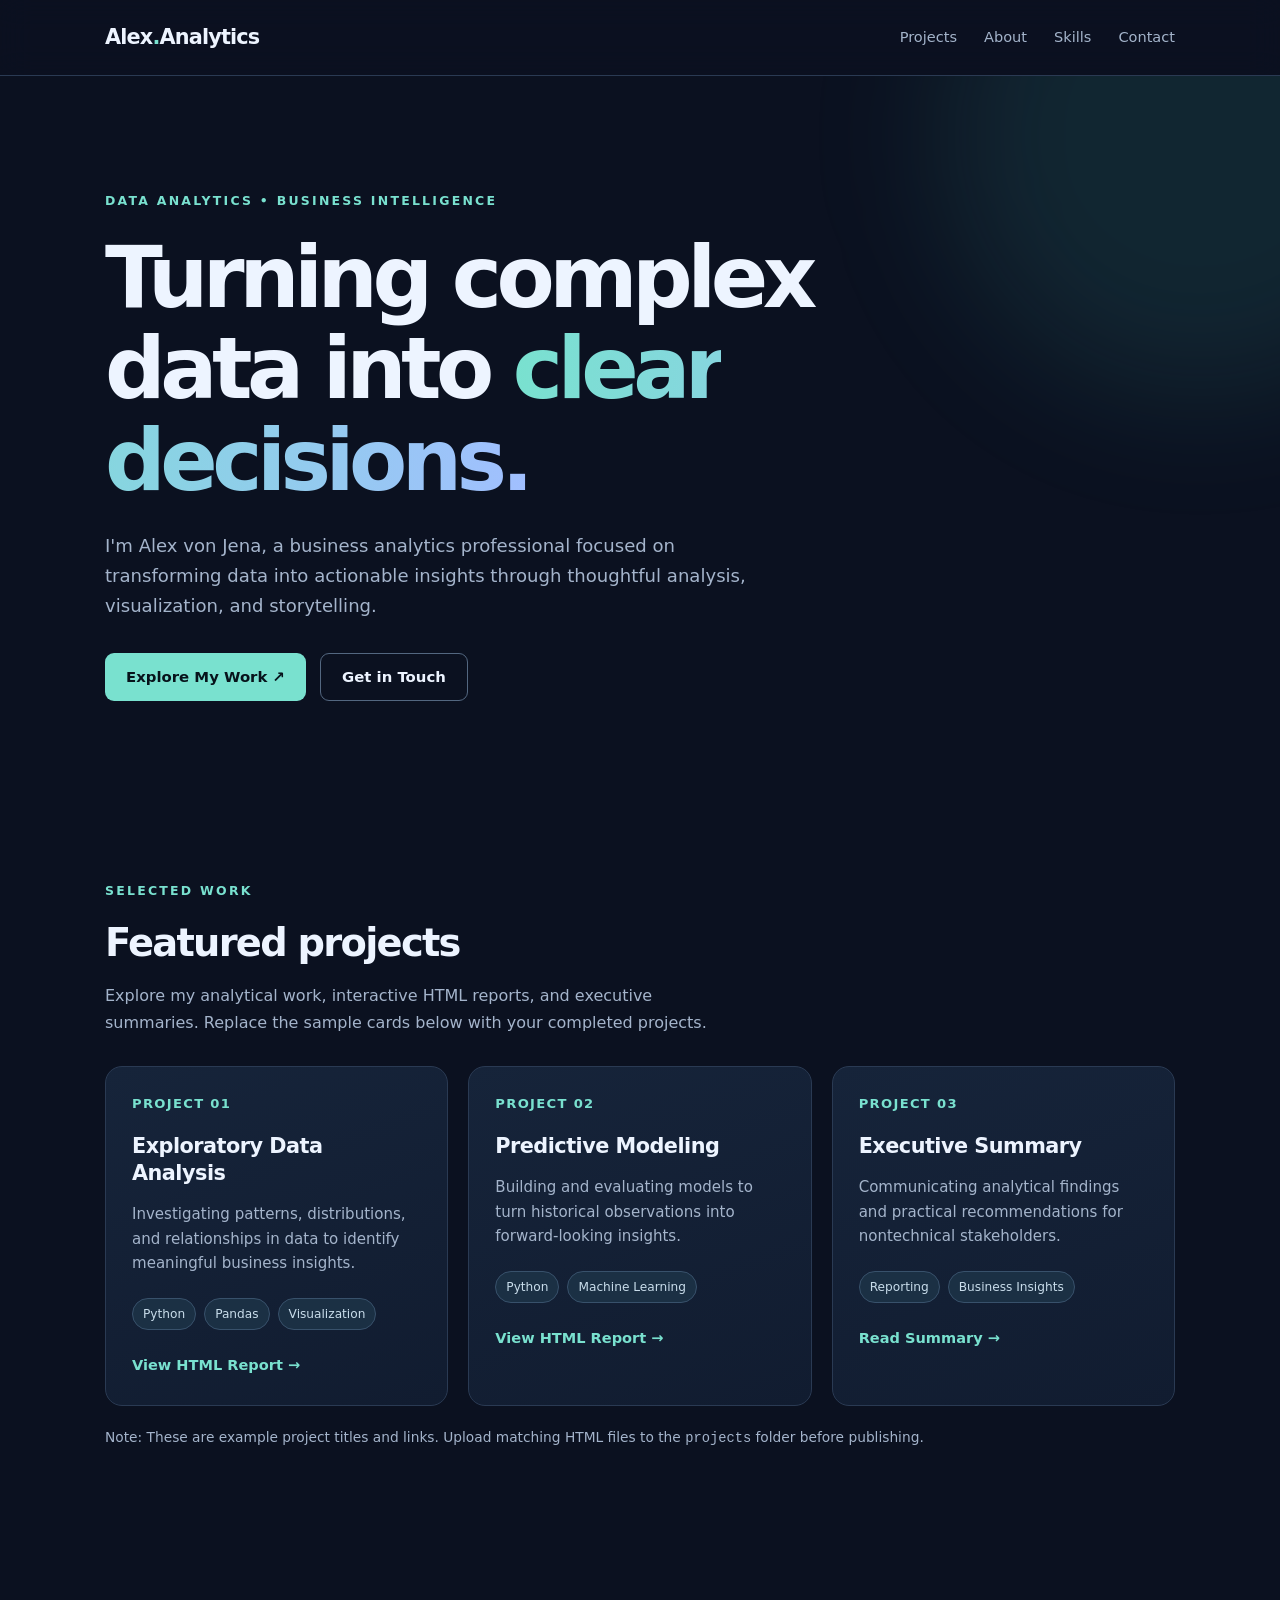
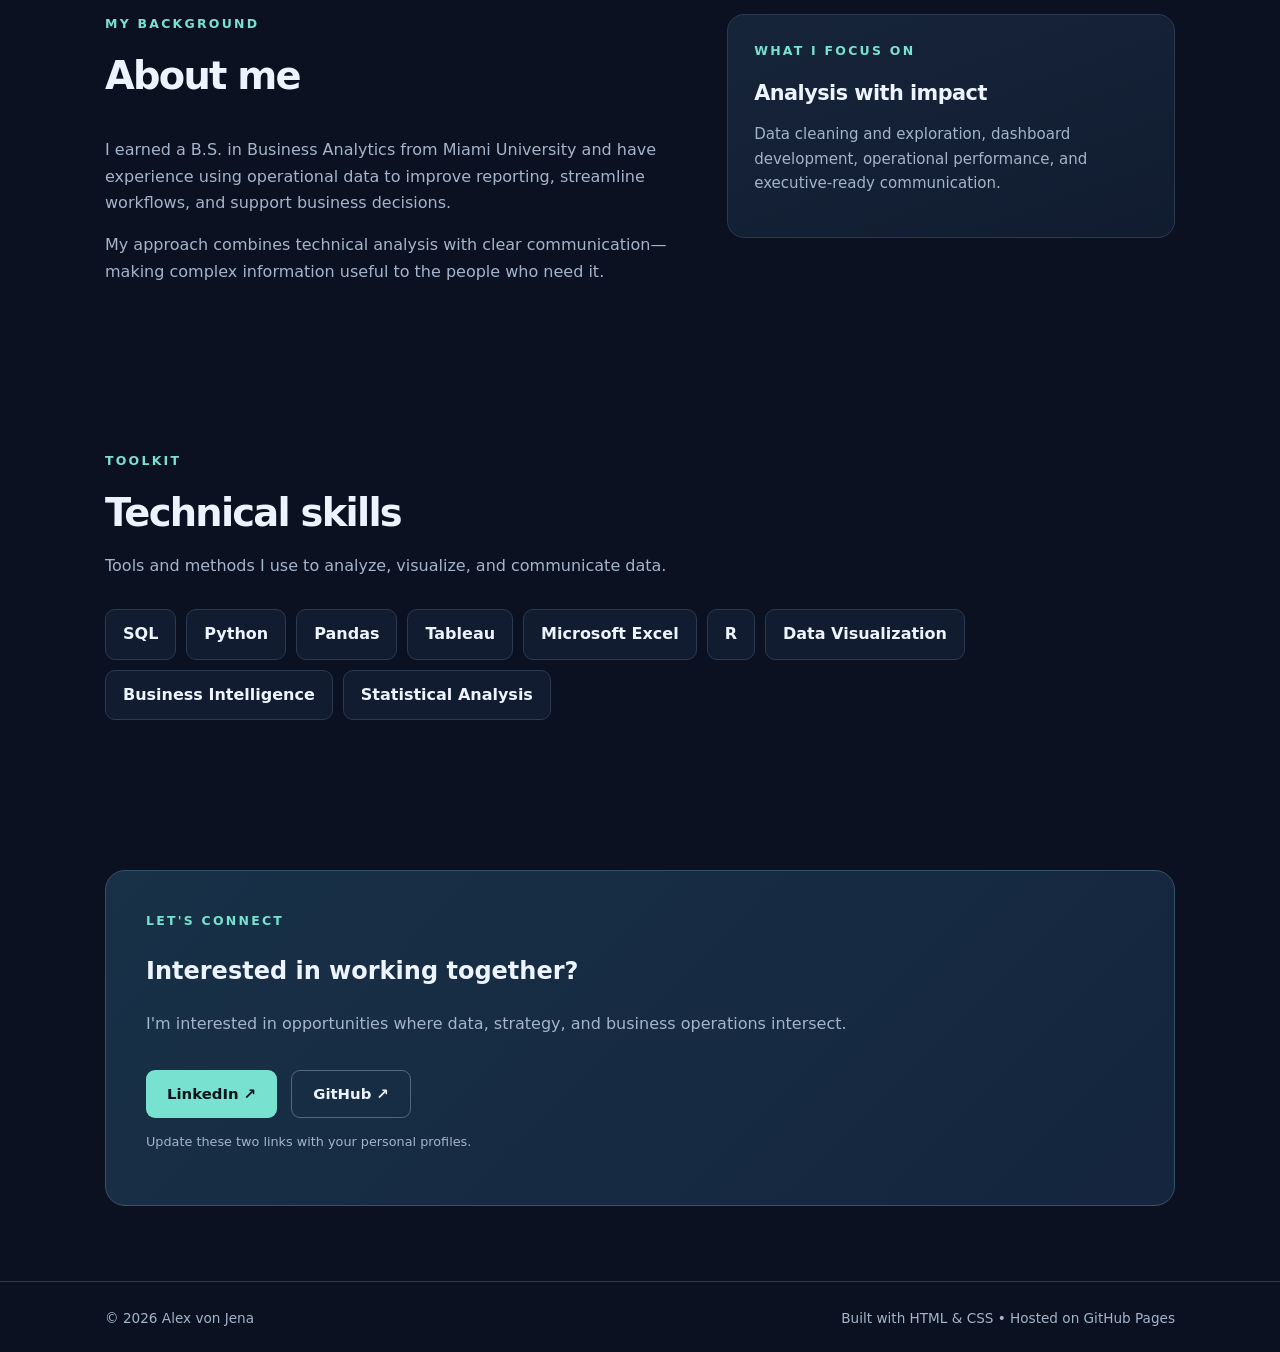
==== index.html @ c496f7dd "Add files via upload" ====
<!doctype html>
<html lang="en">
<head>
<meta charset="utf-8"><meta name="viewport" content="width=device-width,initial-scale=1">
<meta name="description" content="Data analytics portfolio showcasing projects, insights, and technical skills.">
<title>Alex von Jena | Data Analytics Portfolio</title>
<style>
:root{--bg:#0b1120;--panel:#111c30;--panel2:#16243a;--ink:#edf4ff;--muted:#a4b4cb;--accent:#79e1cf;--line:#2a3a53}*{box-sizing:border-box}html{scroll-behavior:smooth}body{margin:0;background:var(--bg);color:var(--ink);font-family:Inter,ui-sans-serif,system-ui,-apple-system,Segoe UI,sans-serif;line-height:1.65}a{color:inherit;text-decoration:none}a:focus-visible,button:focus-visible{outline:3px solid var(--accent);outline-offset:4px}.wrap{max-width:1120px;margin:auto;padding:0 25px}.top{position:sticky;top:0;z-index:10;background:#0b1120e8;backdrop-filter:blur(15px);border-bottom:1px solid var(--line)}nav{min-height:75px;display:flex;align-items:center;justify-content:space-between;gap:20px}.logo{font-weight:800;letter-spacing:-.04em;font-size:1.3rem}.logo span{color:var(--accent)}.links{display:flex;gap:27px;flex-wrap:wrap}.links a{font-size:.91rem;color:var(--muted)}.links a:hover{color:var(--accent)}.hero{padding:115px 0 105px;position:relative;overflow:hidden}.hero:after{content:"";position:absolute;width:520px;height:520px;right:-180px;top:-200px;border-radius:50%;background:#52d6c01b;filter:blur(65px);pointer-events:none}.eyebrow{color:var(--accent);text-transform:uppercase;letter-spacing:.18em;font-size:.78rem;font-weight:800}.hero h1{font-size:clamp(2.7rem,6.7vw,5.3rem);line-height:1.08;letter-spacing:-.065em;margin:20px 0 25px;max-width:850px}.gradient{background:linear-gradient(90deg,#79e1cf,#a1bfff);background-clip:text;color:transparent}.lead{font-size:1.13rem;color:var(--muted);max-width:660px}.actions{display:flex;gap:14px;flex-wrap:wrap;margin-top:32px}.btn{display:inline-flex;align-items:center;justify-content:center;min-height:47px;padding:11px 21px;border-radius:9px;font-weight:750;font-size:.93rem;transition:transform .2s,background .2s}.btn:hover{transform:translateY(-2px)}.primary{background:var(--accent);color:#07131b}.secondary{border:1px solid #536780;color:var(--ink)}section{padding:75px 0;scroll-margin-top:80px}.section-head{margin-bottom:30px}.section-head h2{font-size:clamp(1.9rem,3vw,2.65rem);letter-spacing:-.045em;margin:9px 0}.section-head p{color:var(--muted);max-width:640px;margin:0}.grid{display:grid;grid-template-columns:repeat(3,minmax(0,1fr));gap:20px}.card{background:linear-gradient(160deg,var(--panel2),var(--panel));border:1px solid var(--line);border-radius:17px;padding:26px;transition:transform .2s,border-color .2s}.card:hover{transform:translateY(-4px);border-color:#5a9f9d}.card .number{color:var(--accent);font-weight:800;font-size:.82rem;letter-spacing:.1em}.card h3{font-size:1.3rem;letter-spacing:-.025em;line-height:1.3;margin:18px 0 10px}.card p{color:var(--muted);font-size:.94rem}.tags{display:flex;flex-wrap:wrap;gap:8px;margin:22px 0}.tag{font-size:.76rem;padding:5px 10px;border:1px solid #38516b;background:#1b3044;border-radius:100px;color:#c9ddeb}.card a{font-size:.91rem;color:var(--accent);font-weight:750}.about{display:grid;grid-template-columns:1.3fr 1fr;gap:40px;align-items:start}.about p{color:var(--muted)}.skills{display:flex;flex-wrap:wrap;gap:10px}.skill{border:1px solid var(--line);background:var(--panel);padding:11px 17px;border-radius:10px;font-weight:650}.contact{background:linear-gradient(135deg,#183147,#14253d);border:1px solid #365269;border-radius:20px;padding:40px}.contact p{color:var(--muted)}footer{border-top:1px solid var(--line);padding:25px 0;color:var(--muted);font-size:.85rem}.footer-row{display:flex;justify-content:space-between;gap:16px;flex-wrap:wrap}@media(max-width:800px){.grid{grid-template-columns:1fr 1fr}.about{grid-template-columns:1fr}.hero{padding:85px 0}.links{gap:14px}}@media(max-width:580px){.grid{grid-template-columns:1fr}.links{font-size:.85rem;gap:12px}.links a{font-size:.82rem}.logo{font-size:1.1rem}.contact{padding:25px}.hero{padding:65px 0}section{padding:55px 0}}@media(prefers-reduced-motion:reduce){html{scroll-behavior:auto}.btn,.card{transition:none}}
</style>
</head>
<body>
<header class="top"><nav class="wrap" aria-label="Main navigation"><a class="logo" href="#home">Alex<span>.</span>Analytics</a><div class="links"><a href="#projects">Projects</a><a href="#about">About</a><a href="#skills">Skills</a><a href="#contact">Contact</a></div></nav></header>
<main>
<section class="hero" id="home"><div class="wrap"><div class="eyebrow">Data Analytics • Business Intelligence</div><h1>Turning complex data into <span class="gradient">clear decisions.</span></h1><p class="lead">I'm Alex von Jena, a business analytics professional focused on transforming data into actionable insights through thoughtful analysis, visualization, and storytelling.</p><div class="actions"><a class="btn primary" href="#projects">Explore My Work ↗</a><a class="btn secondary" href="#contact">Get in Touch</a></div></div></section>
<section id="projects"><div class="wrap"><div class="section-head"><div class="eyebrow">Selected Work</div><h2>Featured projects</h2><p>Explore my analytical work, interactive HTML reports, and executive summaries. Replace the sample cards below with your completed projects.</p></div><div class="grid">
<article class="card"><div class="number">PROJECT 01</div><h3>Exploratory Data Analysis</h3><p>Investigating patterns, distributions, and relationships in data to identify meaningful business insights.</p><div class="tags"><span class="tag">Python</span><span class="tag">Pandas</span><span class="tag">Visualization</span></div><a href="projects/exploratory-analysis.html">View HTML Report →</a></article>
<article class="card"><div class="number">PROJECT 02</div><h3>Predictive Modeling</h3><p>Building and evaluating models to turn historical observations into forward-looking insights.</p><div class="tags"><span class="tag">Python</span><span class="tag">Machine Learning</span></div><a href="projects/predictive-modeling.html">View HTML Report →</a></article>
<article class="card"><div class="number">PROJECT 03</div><h3>Executive Summary</h3><p>Communicating analytical findings and practical recommendations for nontechnical stakeholders.</p><div class="tags"><span class="tag">Reporting</span><span class="tag">Business Insights</span></div><a href="projects/executive-summary.html">Read Summary →</a></article>
</div><p style="color:var(--muted);font-size:.86rem;margin-top:20px">Note: These are example project titles and links. Upload matching HTML files to the <code>projects</code> folder before publishing.</p></div></section>
<section id="about"><div class="wrap about"><div><div class="section-head"><div class="eyebrow">My Background</div><h2>About me</h2></div><p>I earned a B.S. in Business Analytics from Miami University and have experience using operational data to improve reporting, streamline workflows, and support business decisions.</p><p>My approach combines technical analysis with clear communication—making complex information useful to the people who need it.</p></div><div class="card"><div class="eyebrow">What I focus on</div><h3>Analysis with impact</h3><p>Data cleaning and exploration, dashboard development, operational performance, and executive-ready communication.</p></div></div></section>
<section id="skills"><div class="wrap"><div class="section-head"><div class="eyebrow">Toolkit</div><h2>Technical skills</h2><p>Tools and methods I use to analyze, visualize, and communicate data.</p></div><div class="skills"><span class="skill">SQL</span><span class="skill">Python</span><span class="skill">Pandas</span><span class="skill">Tableau</span><span class="skill">Microsoft Excel</span><span class="skill">R</span><span class="skill">Data Visualization</span><span class="skill">Business Intelligence</span><span class="skill">Statistical Analysis</span></div></div></section>
<section id="contact"><div class="wrap"><div class="contact"><div class="eyebrow">Let's Connect</div><h2>Interested in working together?</h2><p>I'm interested in opportunities where data, strategy, and business operations intersect.</p><div class="actions"><a class="btn primary" href="https://www.linkedin.com/" target="_blank" rel="noopener noreferrer">LinkedIn ↗</a><a class="btn secondary" href="https://github.com/" target="_blank" rel="noopener noreferrer">GitHub ↗</a></div><p style="font-size:.8rem">Update these two links with your personal profiles.</p></div></div></section>
</main><footer><div class="wrap footer-row"><span>© <span id="year">2026</span> Alex von Jena</span><span>Built with HTML & CSS • Hosted on GitHub Pages</span></div></footer>
<script>document.getElementById('year').textContent=new Date().getFullYear();</script>
</body></html>
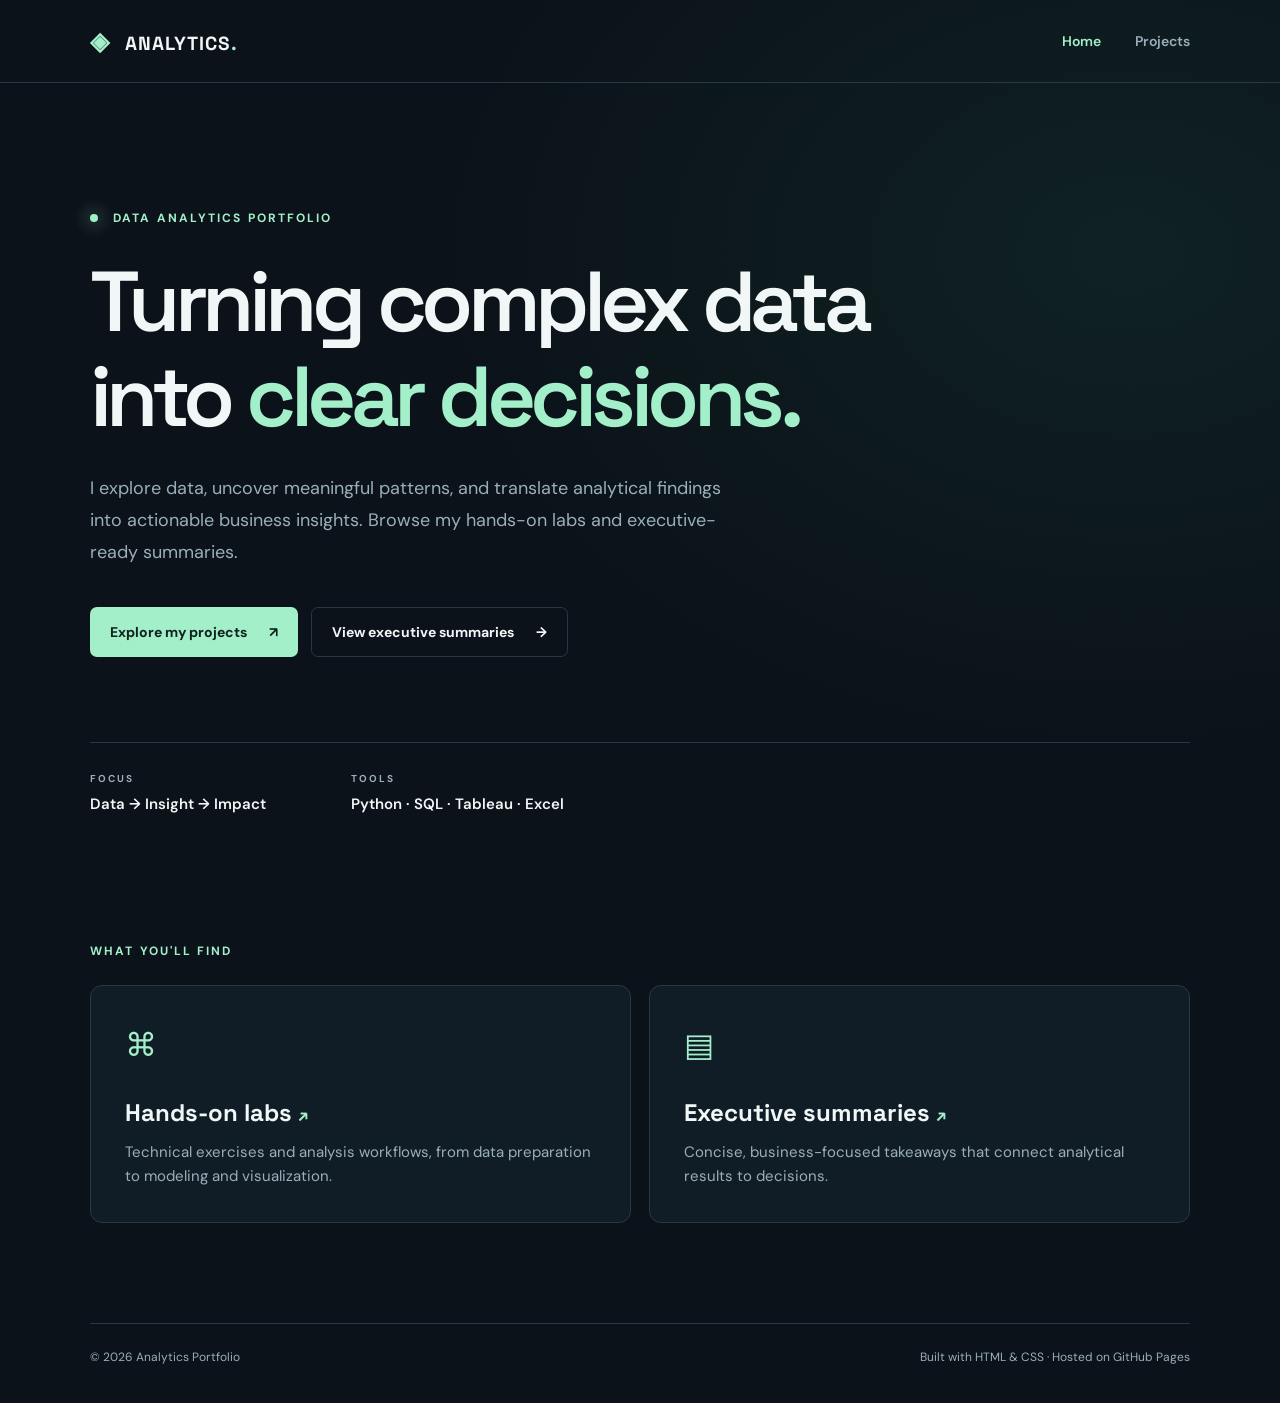
==== commit bbb92398: "Add files via upload" ====
--- a/index.html
+++ b/index.html
@@ -1,25 +1,4 @@
 <!doctype html>
-<html lang="en">
-<head>
-<meta charset="utf-8"><meta name="viewport" content="width=device-width,initial-scale=1">
-<meta name="description" content="Data analytics portfolio showcasing projects, insights, and technical skills.">
-<title>Alex von Jena | Data Analytics Portfolio</title>
-<style>
-:root{--bg:#0b1120;--panel:#111c30;--panel2:#16243a;--ink:#edf4ff;--muted:#a4b4cb;--accent:#79e1cf;--line:#2a3a53}*{box-sizing:border-box}html{scroll-behavior:smooth}body{margin:0;background:var(--bg);color:var(--ink);font-family:Inter,ui-sans-serif,system-ui,-apple-system,Segoe UI,sans-serif;line-height:1.65}a{color:inherit;text-decoration:none}a:focus-visible,button:focus-visible{outline:3px solid var(--accent);outline-offset:4px}.wrap{max-width:1120px;margin:auto;padding:0 25px}.top{position:sticky;top:0;z-index:10;background:#0b1120e8;backdrop-filter:blur(15px);border-bottom:1px solid var(--line)}nav{min-height:75px;display:flex;align-items:center;justify-content:space-between;gap:20px}.logo{font-weight:800;letter-spacing:-.04em;font-size:1.3rem}.logo span{color:var(--accent)}.links{display:flex;gap:27px;flex-wrap:wrap}.links a{font-size:.91rem;color:var(--muted)}.links a:hover{color:var(--accent)}.hero{padding:115px 0 105px;position:relative;overflow:hidden}.hero:after{content:"";position:absolute;width:520px;height:520px;right:-180px;top:-200px;border-radius:50%;background:#52d6c01b;filter:blur(65px);pointer-events:none}.eyebrow{color:var(--accent);text-transform:uppercase;letter-spacing:.18em;font-size:.78rem;font-weight:800}.hero h1{font-size:clamp(2.7rem,6.7vw,5.3rem);line-height:1.08;letter-spacing:-.065em;margin:20px 0 25px;max-width:850px}.gradient{background:linear-gradient(90deg,#79e1cf,#a1bfff);background-clip:text;color:transparent}.lead{font-size:1.13rem;color:var(--muted);max-width:660px}.actions{display:flex;gap:14px;flex-wrap:wrap;margin-top:32px}.btn{display:inline-flex;align-items:center;justify-content:center;min-height:47px;padding:11px 21px;border-radius:9px;font-weight:750;font-size:.93rem;transition:transform .2s,background .2s}.btn:hover{transform:translateY(-2px)}.primary{background:var(--accent);color:#07131b}.secondary{border:1px solid #536780;color:var(--ink)}section{padding:75px 0;scroll-margin-top:80px}.section-head{margin-bottom:30px}.section-head h2{font-size:clamp(1.9rem,3vw,2.65rem);letter-spacing:-.045em;margin:9px 0}.section-head p{color:var(--muted);max-width:640px;margin:0}.grid{display:grid;grid-template-columns:repeat(3,minmax(0,1fr));gap:20px}.card{background:linear-gradient(160deg,var(--panel2),var(--panel));border:1px solid var(--line);border-radius:17px;padding:26px;transition:transform .2s,border-color .2s}.card:hover{transform:translateY(-4px);border-color:#5a9f9d}.card .number{color:var(--accent);font-weight:800;font-size:.82rem;letter-spacing:.1em}.card h3{font-size:1.3rem;letter-spacing:-.025em;line-height:1.3;margin:18px 0 10px}.card p{color:var(--muted);font-size:.94rem}.tags{display:flex;flex-wrap:wrap;gap:8px;margin:22px 0}.tag{font-size:.76rem;padding:5px 10px;border:1px solid #38516b;background:#1b3044;border-radius:100px;color:#c9ddeb}.card a{font-size:.91rem;color:var(--accent);font-weight:750}.about{display:grid;grid-template-columns:1.3fr 1fr;gap:40px;align-items:start}.about p{color:var(--muted)}.skills{display:flex;flex-wrap:wrap;gap:10px}.skill{border:1px solid var(--line);background:var(--panel);padding:11px 17px;border-radius:10px;font-weight:650}.contact{background:linear-gradient(135deg,#183147,#14253d);border:1px solid #365269;border-radius:20px;padding:40px}.contact p{color:var(--muted)}footer{border-top:1px solid var(--line);padding:25px 0;color:var(--muted);font-size:.85rem}.footer-row{display:flex;justify-content:space-between;gap:16px;flex-wrap:wrap}@media(max-width:800px){.grid{grid-template-columns:1fr 1fr}.about{grid-template-columns:1fr}.hero{padding:85px 0}.links{gap:14px}}@media(max-width:580px){.grid{grid-template-columns:1fr}.links{font-size:.85rem;gap:12px}.links a{font-size:.82rem}.logo{font-size:1.1rem}.contact{padding:25px}.hero{padding:65px 0}section{padding:55px 0}}@media(prefers-reduced-motion:reduce){html{scroll-behavior:auto}.btn,.card{transition:none}}
-</style>
-</head>
-<body>
-<header class="top"><nav class="wrap" aria-label="Main navigation"><a class="logo" href="#home">Alex<span>.</span>Analytics</a><div class="links"><a href="#projects">Projects</a><a href="#about">About</a><a href="#skills">Skills</a><a href="#contact">Contact</a></div></nav></header>
-<main>
-<section class="hero" id="home"><div class="wrap"><div class="eyebrow">Data Analytics • Business Intelligence</div><h1>Turning complex data into <span class="gradient">clear decisions.</span></h1><p class="lead">I'm Alex von Jena, a business analytics professional focused on transforming data into actionable insights through thoughtful analysis, visualization, and storytelling.</p><div class="actions"><a class="btn primary" href="#projects">Explore My Work ↗</a><a class="btn secondary" href="#contact">Get in Touch</a></div></div></section>
-<section id="projects"><div class="wrap"><div class="section-head"><div class="eyebrow">Selected Work</div><h2>Featured projects</h2><p>Explore my analytical work, interactive HTML reports, and executive summaries. Replace the sample cards below with your completed projects.</p></div><div class="grid">
-<article class="card"><div class="number">PROJECT 01</div><h3>Exploratory Data Analysis</h3><p>Investigating patterns, distributions, and relationships in data to identify meaningful business insights.</p><div class="tags"><span class="tag">Python</span><span class="tag">Pandas</span><span class="tag">Visualization</span></div><a href="projects/exploratory-analysis.html">View HTML Report →</a></article>
-<article class="card"><div class="number">PROJECT 02</div><h3>Predictive Modeling</h3><p>Building and evaluating models to turn historical observations into forward-looking insights.</p><div class="tags"><span class="tag">Python</span><span class="tag">Machine Learning</span></div><a href="projects/predictive-modeling.html">View HTML Report →</a></article>
-<article class="card"><div class="number">PROJECT 03</div><h3>Executive Summary</h3><p>Communicating analytical findings and practical recommendations for nontechnical stakeholders.</p><div class="tags"><span class="tag">Reporting</span><span class="tag">Business Insights</span></div><a href="projects/executive-summary.html">Read Summary →</a></article>
-</div><p style="color:var(--muted);font-size:.86rem;margin-top:20px">Note: These are example project titles and links. Upload matching HTML files to the <code>projects</code> folder before publishing.</p></div></section>
-<section id="about"><div class="wrap about"><div><div class="section-head"><div class="eyebrow">My Background</div><h2>About me</h2></div><p>I earned a B.S. in Business Analytics from Miami University and have experience using operational data to improve reporting, streamline workflows, and support business decisions.</p><p>My approach combines technical analysis with clear communication—making complex information useful to the people who need it.</p></div><div class="card"><div class="eyebrow">What I focus on</div><h3>Analysis with impact</h3><p>Data cleaning and exploration, dashboard development, operational performance, and executive-ready communication.</p></div></div></section>
-<section id="skills"><div class="wrap"><div class="section-head"><div class="eyebrow">Toolkit</div><h2>Technical skills</h2><p>Tools and methods I use to analyze, visualize, and communicate data.</p></div><div class="skills"><span class="skill">SQL</span><span class="skill">Python</span><span class="skill">Pandas</span><span class="skill">Tableau</span><span class="skill">Microsoft Excel</span><span class="skill">R</span><span class="skill">Data Visualization</span><span class="skill">Business Intelligence</span><span class="skill">Statistical Analysis</span></div></div></section>
-<section id="contact"><div class="wrap"><div class="contact"><div class="eyebrow">Let's Connect</div><h2>Interested in working together?</h2><p>I'm interested in opportunities where data, strategy, and business operations intersect.</p><div class="actions"><a class="btn primary" href="https://www.linkedin.com/" target="_blank" rel="noopener noreferrer">LinkedIn ↗</a><a class="btn secondary" href="https://github.com/" target="_blank" rel="noopener noreferrer">GitHub ↗</a></div><p style="font-size:.8rem">Update these two links with your personal profiles.</p></div></div></section>
-</main><footer><div class="wrap footer-row"><span>© <span id="year">2026</span> Alex von Jena</span><span>Built with HTML & CSS • Hosted on GitHub Pages</span></div></footer>
-<script>document.getElementById('year').textContent=new Date().getFullYear();</script>
-</body></html>
+<html lang="en"><head><meta charset="utf-8"><meta name="viewport" content="width=device-width,initial-scale=1"><meta name="description" content="Data analytics portfolio featuring labs and executive summaries."><title>Analytics Portfolio | Home</title><link rel="stylesheet" href="styles.css"></head>
+<body><header class="site-header"><div class="shell nav"><a class="brand" href="index.html"><span class="brand-mark">◈</span> ANALYTICS<span class="accent">.</span></a><nav aria-label="Main navigation"><a class="active" aria-current="page" href="index.html">Home</a><a href="projects.html">Projects</a></nav></div></header>
+<main><section class="hero shell"><div class="eyebrow"><span class="dot"></span> DATA ANALYTICS PORTFOLIO</div><h1>Turning complex data<br>into <em>clear decisions.</em></h1><p class="lede">I explore data, uncover meaningful patterns, and translate analytical findings into actionable business insights. Browse my hands-on labs and executive-ready summaries.</p><div class="actions"><a class="btn primary" href="projects.html">Explore my projects <span aria-hidden="true">↗</span></a><a class="btn secondary" href="projects.html#summaries">View executive summaries <span aria-hidden="true">→</span></a></div><div class="hero-rule"></div><div class="stats"><div><span class="stat-label">FOCUS</span><strong>Data → Insight → Impact</strong></div><div><span class="stat-label">TOOLS</span><strong>Python · SQL · Tableau · Excel</strong></div></div></section><section class="shell home-bottom"><div class="section-kicker">WHAT YOU'LL FIND</div><div class="feature-grid"><a class="feature" href="projects.html#labs"><span class="feature-icon">⌘</span><h2>Hands-on labs <span>↗</span></h2><p>Technical exercises and analysis workflows, from data preparation to modeling and visualization.</p></a><a class="feature" href="projects.html#summaries"><span class="feature-icon">▤</span><h2>Executive summaries <span>↗</span></h2><p>Concise, business-focused takeaways that connect analytical results to decisions.</p></a></div></section></main><footer class="shell footer"><span>© <span id="year"></span> Analytics Portfolio</span><span>Built with HTML & CSS · Hosted on GitHub Pages</span></footer><script>document.getElementById('year').textContent=new Date().getFullYear()</script></body></html>
--- a/styles.css
+++ b/styles.css
@@ -0,0 +1,2 @@
+@import url('https://fonts.googleapis.com/css2?family=DM+Sans:wght@400;500;600;700&family=Space+Grotesk:wght@400;500;600;700&display=swap');
+:root{color-scheme:dark;--bg:#0b1219;--panel:#111d26;--border:#273943;--text:#f1f6f6;--muted:#9aafb9;--accent:#a2efca}*{box-sizing:border-box}html{scroll-behavior:smooth}body{margin:0;background:radial-gradient(ellipse 55% 36% at 88% 18%,#14342e75,transparent),var(--bg);color:var(--text);font-family:'DM Sans',Arial,sans-serif;line-height:1.6}.shell{width:min(1100px,calc(100% - 48px));margin:auto}a{color:inherit;text-decoration:none}.site-header{border-bottom:1px solid var(--border)}.nav{height:82px;display:flex;justify-content:space-between;align-items:center}.brand{font-family:'Space Grotesk',sans-serif;font-size:19px;font-weight:700;letter-spacing:1px}.brand-mark,.accent{color:var(--accent)}.brand-mark{font-size:25px;margin-right:9px}.nav nav{display:flex;gap:34px}.nav nav a{color:var(--muted);font-size:14px;font-weight:600}.nav nav a:hover,.nav nav a.active{color:var(--accent)}.hero{padding:126px 0 78px}.eyebrow,.section-kicker,.stat-label,.section-aside{font-size:12px;letter-spacing:2.1px;font-weight:700;color:var(--accent)}.dot{display:inline-block;width:8px;height:8px;background:var(--accent);border-radius:50%;margin-right:10px;box-shadow:0 0 18px var(--accent)}h1,h2,h3,p{margin-top:0}h1,h2,h3{font-family:'Space Grotesk',sans-serif}h1{font-size:clamp(44px,7vw,85px);letter-spacing:-.065em;line-height:1.12;margin:26px 0 27px;font-weight:600}h1 em{font-style:normal;color:var(--accent)}.lede{font-size:18px;line-height:1.8;max-width:660px;color:var(--muted)}.actions{display:flex;gap:13px;flex-wrap:wrap;margin-top:38px}.btn{padding:13px 20px;border-radius:7px;font-size:14px;font-weight:700;display:inline-flex;align-items:center;gap:22px}.primary{background:var(--accent);color:#10221d}.secondary{border:1px solid var(--border);color:var(--text)}.btn:hover{transform:translateY(-2px);transition:transform .2s}.hero-rule{height:1px;background:var(--border);margin-top:85px}.stats{display:flex;gap:85px;margin-top:28px}.stats>div{display:flex;flex-direction:column;gap:5px}.stat-label{color:var(--muted);font-size:10px}.stats strong{font-size:15px;font-weight:600}.home-bottom{padding:48px 0 100px}.feature-grid{display:grid;grid-template-columns:1fr 1fr;gap:18px;margin-top:24px}.feature{background:var(--panel);border:1px solid var(--border);padding:34px;border-radius:12px;transition:border-color .2s,transform .2s}.feature:hover,.project-item:hover{border-color:var(--accent);transform:translateY(-2px)}.feature-icon{color:var(--accent);font-size:32px}.feature h2{font-size:24px;margin:22px 0 8px}.feature h2 span{color:var(--accent);font-size:17px}.feature p{color:var(--muted);font-size:15px;margin:0}.footer{border-top:1px solid var(--border);padding:24px 0 36px;display:flex;justify-content:space-between;gap:20px;color:var(--muted);font-size:12px}.project-main{padding-top:88px;padding-bottom:110px}.project-main h1{font-size:clamp(46px,6vw,74px);margin-bottom:18px}.project-lede{max-width:650px}.jump-links{display:flex;gap:12px;margin:36px 0 90px;flex-wrap:wrap}.jump-links a{border:1px solid var(--border);border-radius:30px;padding:9px 17px;font-size:13px;color:var(--accent)}.project-section{margin-top:70px;scroll-margin-top:30px}.section-heading{display:flex;align-items:end;justify-content:space-between;border-bottom:1px solid var(--border);padding-bottom:22px;gap:20px}.section-heading h2{font-size:38px;letter-spacing:-1.5px;margin:10px 0 0}.section-aside{color:var(--muted);font-size:10px}.project-list{display:grid;gap:12px;padding-top:20px}.project-item{background:var(--panel);border:1px solid var(--border);border-radius:10px;padding:23px 27px;display:flex;align-items:center;justify-content:space-between;gap:22px;transition:transform .2s,border-color .2s}.project-item h3{font-size:19px;margin:4px 0 6px}.project-item p{font-size:14px;color:var(--muted);margin:0}.tag{font-size:10px;letter-spacing:1.4px;color:var(--accent);font-weight:700}.arrow{color:var(--accent);font-size:25px;flex:none}.empty{border:1px dashed #45615a;border-radius:10px;padding:30px;color:var(--muted);font-size:14px}.empty strong{display:block;color:var(--text);margin-bottom:6px}.empty code{color:var(--accent)}@media(max-width:650px){.shell{width:min(100% - 34px,1100px)}.nav{height:70px}.nav nav{gap:20px}.brand{font-size:15px}.hero{padding-top:82px}.hero-rule{margin-top:65px}.stats{flex-direction:column;gap:23px}.feature-grid{grid-template-columns:1fr}.footer{flex-direction:column}.project-main{padding-top:65px}.jump-links{margin-bottom:65px}.section-aside{display:none}.project-item{padding:20px}}
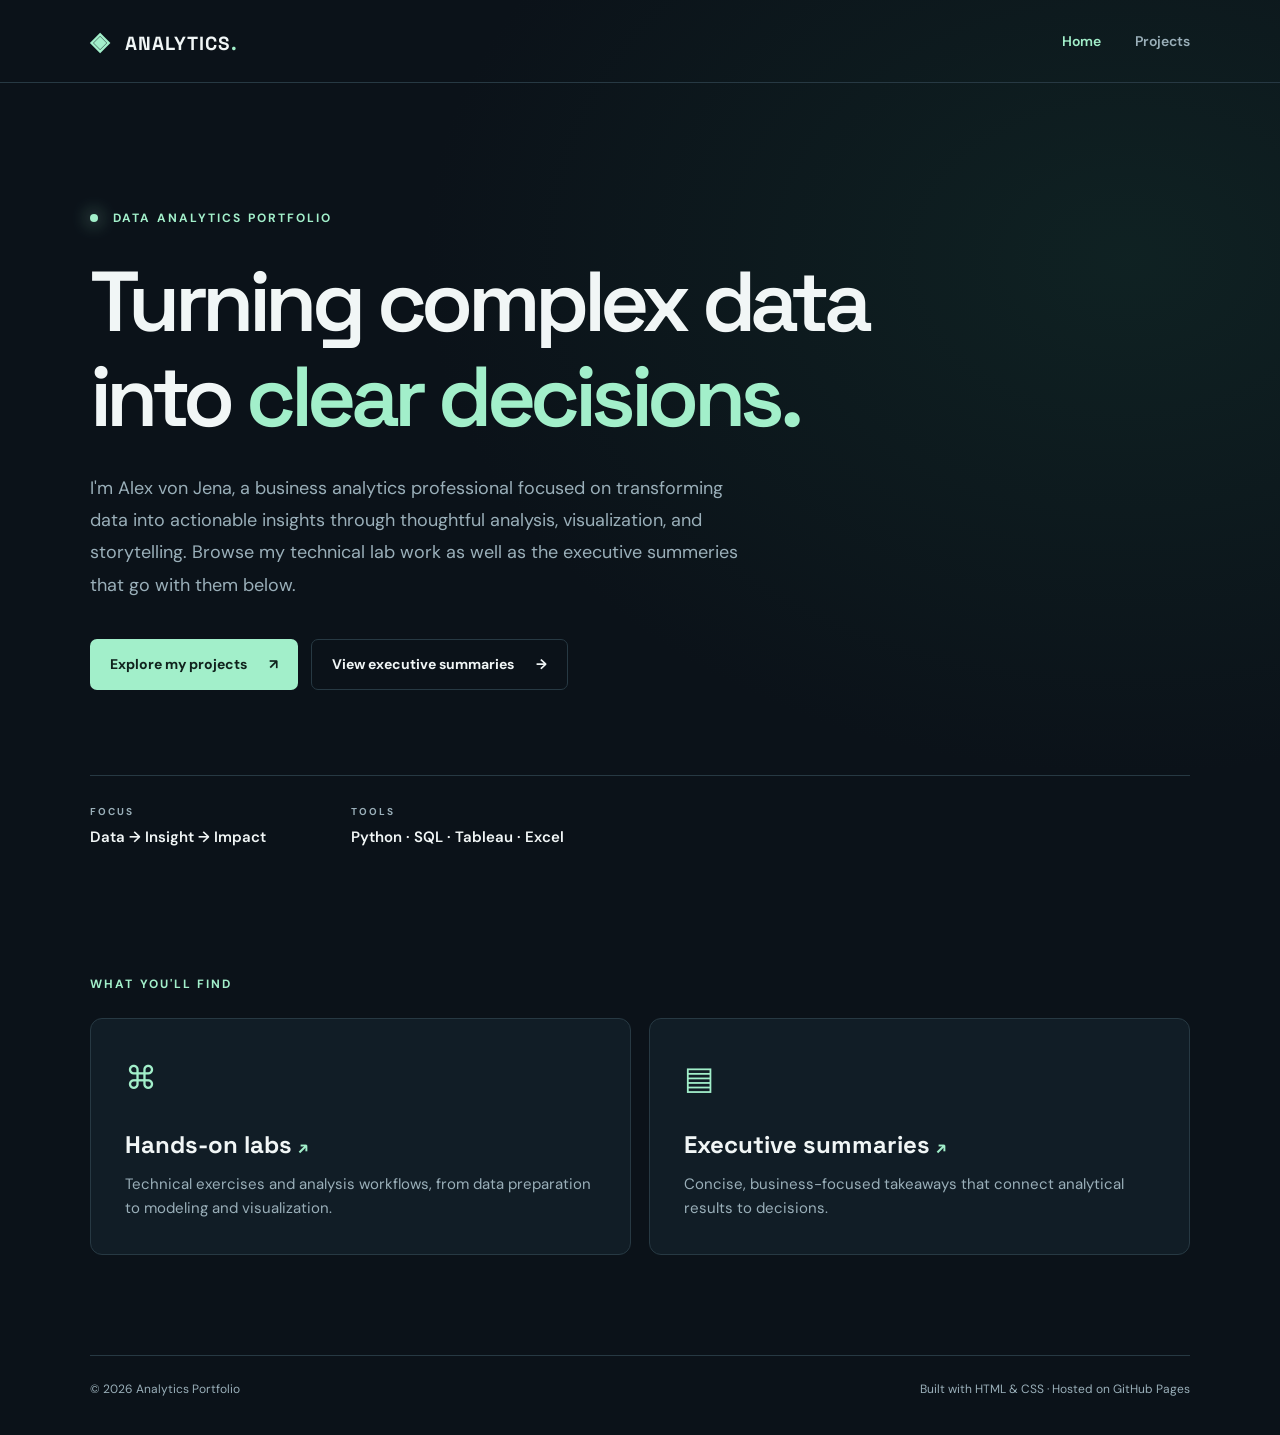
==== commit e4a03caa: "Revise hero section with personal details and corrections Updated the hero section with personal int" ====
--- a/index.html
+++ b/index.html
@@ -1,4 +1,4 @@
 <!doctype html>
 <html lang="en"><head><meta charset="utf-8"><meta name="viewport" content="width=device-width,initial-scale=1"><meta name="description" content="Data analytics portfolio featuring labs and executive summaries."><title>Analytics Portfolio | Home</title><link rel="stylesheet" href="styles.css"></head>
 <body><header class="site-header"><div class="shell nav"><a class="brand" href="index.html"><span class="brand-mark">◈</span> ANALYTICS<span class="accent">.</span></a><nav aria-label="Main navigation"><a class="active" aria-current="page" href="index.html">Home</a><a href="projects.html">Projects</a></nav></div></header>
-<main><section class="hero shell"><div class="eyebrow"><span class="dot"></span> DATA ANALYTICS PORTFOLIO</div><h1>Turning complex data<br>into <em>clear decisions.</em></h1><p class="lede">I explore data, uncover meaningful patterns, and translate analytical findings into actionable business insights. Browse my hands-on labs and executive-ready summaries.</p><div class="actions"><a class="btn primary" href="projects.html">Explore my projects <span aria-hidden="true">↗</span></a><a class="btn secondary" href="projects.html#summaries">View executive summaries <span aria-hidden="true">→</span></a></div><div class="hero-rule"></div><div class="stats"><div><span class="stat-label">FOCUS</span><strong>Data → Insight → Impact</strong></div><div><span class="stat-label">TOOLS</span><strong>Python · SQL · Tableau · Excel</strong></div></div></section><section class="shell home-bottom"><div class="section-kicker">WHAT YOU'LL FIND</div><div class="feature-grid"><a class="feature" href="projects.html#labs"><span class="feature-icon">⌘</span><h2>Hands-on labs <span>↗</span></h2><p>Technical exercises and analysis workflows, from data preparation to modeling and visualization.</p></a><a class="feature" href="projects.html#summaries"><span class="feature-icon">▤</span><h2>Executive summaries <span>↗</span></h2><p>Concise, business-focused takeaways that connect analytical results to decisions.</p></a></div></section></main><footer class="shell footer"><span>© <span id="year"></span> Analytics Portfolio</span><span>Built with HTML & CSS · Hosted on GitHub Pages</span></footer><script>document.getElementById('year').textContent=new Date().getFullYear()</script></body></html>
+<main><section class="hero shell"><div class="eyebrow"><span class="dot"></span> DATA ANALYTICS PORTFOLIO</div><h1>Turning complex data<br>into <em>clear decisions.</em></h1><p class="lede">I'm Alex von Jena, a business analytics professional focused on transforming data into actionable insights through thoughtful analysis, visualization, and storytelling. Browse my technical lab work as well as the executive summeries that go with them below.</p><div class="actions"><a class="btn primary" href="projects.html">Explore my projects <span aria-hidden="true">↗</span></a><a class="btn secondary" href="projects.html#summaries">View executive summaries <span aria-hidden="true">→</span></a></div><div class="hero-rule"></div><div class="stats"><div><span class="stat-label">FOCUS</span><strong>Data → Insight → Impact</strong></div><div><span class="stat-label">TOOLS</span><strong>Python · SQL · Tableau · Excel</strong></div></div></section><section class="shell home-bottom"><div class="section-kicker">WHAT YOU'LL FIND</div><div class="feature-grid"><a class="feature" href="projects.html#labs"><span class="feature-icon">⌘</span><h2>Hands-on labs <span>↗</span></h2><p>Technical exercises and analysis workflows, from data preparation to modeling and visualization.</p></a><a class="feature" href="projects.html#summaries"><span class="feature-icon">▤</span><h2>Executive summaries <span>↗</span></h2><p>Concise, business-focused takeaways that connect analytical results to decisions.</p></a></div></section></main><footer class="shell footer"><span>© <span id="year"></span> Analytics Portfolio</span><span>Built with HTML & CSS · Hosted on GitHub Pages</span></footer><script>document.getElementById('year').textContent=new Date().getFullYear()</script></body></html>
